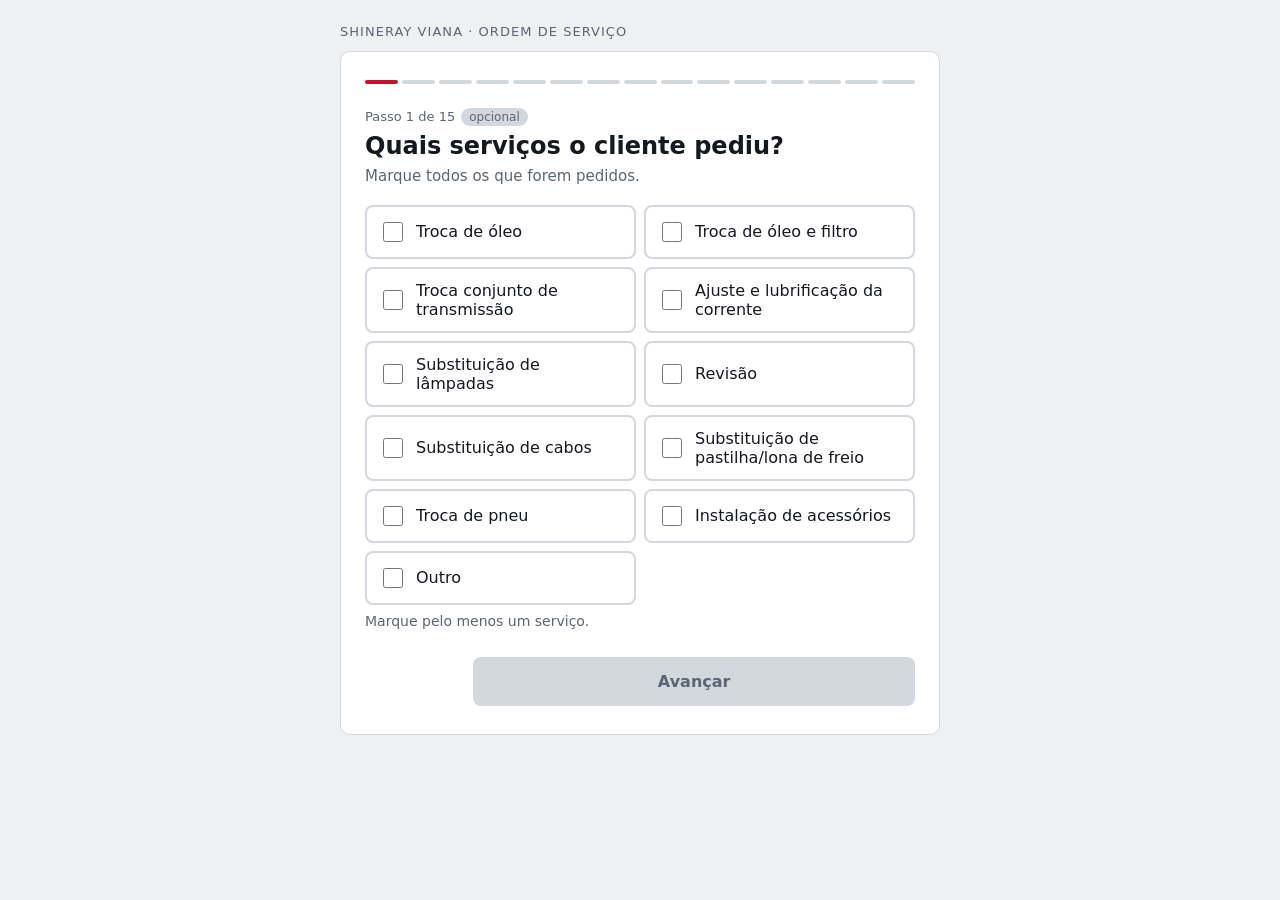
==== index.html.html @ 1acde630 "Add files via upload" ====
<!doctype html>
<html lang="pt-BR">
<head>
<meta charset="utf-8">
<meta name="viewport" content="width=device-width, initial-scale=1">
<title>O.S. Shineray Viana</title>
<style>
:root {
  --bg: #eef0f2; --card: #fff; --ink: #14181f; --muted: #5b6573; --line: #d3d8de;
  --accent: #c8102e; --accent-ink: #fff; --bad: #b3261e; --good: #1b7a43;
  --font: system-ui, -apple-system, "Segoe UI", Roboto, Arial, sans-serif;
  --mono: ui-monospace, "SF Mono", Consolas, "Liberation Mono", monospace;
}
* { box-sizing: border-box; }
html, body { margin: 0; }
body { font-family: var(--font); background: var(--bg); color: var(--ink); min-height: 100vh; padding: 24px 16px; }
.app { max-width: 600px; margin: 0 auto; }
.brand { font-size: 13px; letter-spacing: .08em; text-transform: uppercase; color: var(--muted); margin: 0 0 12px; }
.card { background: var(--card); border: 1px solid var(--line); border-radius: 10px; padding: 28px 24px; }
.progress { display: flex; gap: 4px; margin-bottom: 24px; }
.progress span { flex: 1; height: 4px; border-radius: 2px; background: var(--line); }
.progress span.done { background: var(--accent); }
.count { font-size: 13px; color: var(--muted); margin: 0 0 6px; }
.tag { display: inline-block; font-size: 12px; padding: 2px 8px; border-radius: 10px; background: var(--line); color: var(--muted); margin-left: 6px; }
h1 { font-size: 24px; line-height: 1.2; margin: 0 0 6px; text-wrap: balance; }
.hint { color: var(--muted); font-size: 15px; margin: 0 0 20px; }
label.big { display: block; font-weight: 600; margin-bottom: 8px; }
input[type=text] { width: 100%; font: inherit; font-size: 20px; padding: 14px; border: 2px solid var(--line); border-radius: 8px; background: var(--card); color: var(--ink); }
input[type=text].mono { font-family: var(--mono); letter-spacing: .06em; }
input[type=text]:focus { outline: none; border-color: var(--accent); }
input[type=text].invalid { border-color: var(--bad); }
.msg { min-height: 22px; font-size: 14px; margin: 8px 0 0; color: var(--muted); }
.msg.bad { color: var(--bad); } .msg.ok { color: var(--good); }
.row { display: flex; gap: 10px; margin-top: 22px; flex-wrap: wrap; }
button { font: inherit; font-size: 16px; font-weight: 600; padding: 13px 20px; border-radius: 8px; border: 2px solid var(--accent); cursor: pointer; background: var(--accent); color: var(--accent-ink); }
button.ghost { background: transparent; color: var(--accent); }
button.small { font-size: 14px; padding: 6px 12px; }
button:disabled { background: var(--line); border-color: var(--line); color: var(--muted); cursor: not-allowed; }
button:focus-visible, input:focus-visible { outline: 3px solid var(--ink); outline-offset: 2px; }
.grow { flex: 1; min-width: 140px; }
.opts { display: grid; grid-template-columns: 1fr 1fr; gap: 8px; }
.opt { display: flex; align-items: center; gap: 10px; border: 2px solid var(--line); border-radius: 8px; padding: 12px; cursor: pointer; font-size: 16px; min-width: 0; }
.opt input { width: 20px; height: 20px; flex: none; accent-color: var(--accent); }
.opt.on { border-color: var(--accent); background: #fdf1f3; }
.opts.two { grid-template-columns: 1fr 1fr; }
#outroWrap { margin-top: 12px; }
@media (max-width: 520px) { .opts { grid-template-columns: 1fr; } }

.sheetbox { width: 100%; background: #fff; border: 1px solid var(--line); margin: 0 auto; }
.sheetbox svg { display: block; width: 100%; height: auto; }
.answers { margin: 22px 0 0; padding: 0; list-style: none; border-top: 1px solid var(--line); }
.answers li { display: flex; gap: 12px; align-items: center; justify-content: space-between; padding: 10px 0; border-bottom: 1px solid var(--line); }
.answers .k { font-size: 13px; color: var(--muted); }
.answers .v { font-weight: 600; word-break: break-word; }
.answers .txt { min-width: 0; }
.tip { font-size: 13px; color: var(--muted); margin: 14px 0 0; }

@page { size: A4; margin: 4mm; }
@media print {
  body { background: #fff; padding: 0; min-height: 0; }
  .app { max-width: none; margin: 0; }
  #sheetPage, #sheetPage .card { width: 100%; max-width: none; }
  .app > *:not(#sheetPage) { display: none !important; }
  #sheetPage .card { border: 0; padding: 0; background: none; }
  #sheetPage .noprint { display: none !important; }
  .sheetbox { border: 0; width: 200mm; max-width: none; margin: 0 auto; }
}
</style>
</head>
<body>
<main class="app">
  <p class="brand">Shineray Viana · Ordem de Serviço</p>

  <section class="card" id="stepPage">
    <div class="progress" id="progress" aria-hidden="true"></div>
    <p class="count"><span id="count"></span><span class="tag" id="tag" hidden>opcional</span></p>
    <h1 id="title"></h1>
    <p class="hint" id="hint"></p>
    <div id="body"></div>
    <p class="msg" id="msg" aria-live="polite"></p>
    <div class="row">
      <button type="button" class="ghost" id="back">Voltar</button>
      <button type="button" class="grow" id="next" disabled>Avançar</button>
    </div>
  </section>

  <section id="sheetPage" hidden>
    <div class="card">
      <div class="noprint">
        <h1>Ordem de serviço pronta</h1>
        <p class="hint">Confira o formulário abaixo. Se estiver certo, imprima ou salve em PDF.</p>
        <div class="row" style="margin: 0 0 20px;">
          <button type="button" class="grow" id="printBtn">Imprimir / Salvar em PDF</button>
          <button type="button" class="ghost" id="newBtn">Nova ordem</button>
        </div>
      </div>
      <div class="sheetbox">
        <svg id="sheet" viewBox="0 0 1136.76 1629.38" xmlns="http://www.w3.org/2000/svg" role="img" aria-label="Ordem de serviço preenchida">
          <image href="[data-uri]" x="0" y="0" width="1136.76" height="1629.38"/>
          <g id="overlay" font-family="Arial, Helvetica, sans-serif" font-weight="700" fill="#0b1f4d"></g>
        </svg>
      </div>
      <div class="noprint">
        <ul class="answers" id="answers"></ul>
        <p class="tip">Na janela de impressão, escolha "Salvar como PDF" no destino para gerar o arquivo. Use papel A4 e escala 100%.</p>
      </div>
    </div>
  </section>
</main>

<script>
(function () {
  var NS = "http://www.w3.org/2000/svg";

  // ---------- Posições no formulário (unidades do PDF, página 1136,76 x 1629,38) ----------
  var POS = {
    nome:{x:69,y:386,w:521}, modelo:{x:606,y:386,w:285}, data:{x:907,y:386,w:200},
    chassi:{x:69,y:432,w:380,ls:1.5}, placa:{x:467,y:432,w:285,ls:1.5}, km:{x:765,y:432,w:170},
    hora:{x:948,y:437,w:160,size:15},
    tel:{x:325,y:477,w:265}, celular:{x:606,y:477,w:285},
    endereco:{x:69,y:523,w:520}, cidade:{x:606,y:523,w:285}, cep:{x:907,y:523,w:200},
    rg:{x:69,y:568,w:240}, cpf:{x:325,y:568,w:265}, email:{x:69,y:614,w:520},
    outro:{x:146,y:338,w:560,size:16}
  };
  var NOVO_BOX = { x: 73.7, y: 454.3 };
  var SERVICES = [
    { k: "oleo", t: "Troca de óleo", x: 80.3, y: 205.0 },
    { k: "oleofiltro", t: "Troca de óleo e filtro", x: 80.3, y: 229.0 },
    { k: "transmissao", t: "Troca conjunto de transmissão", x: 80.3, y: 254.3 },
    { k: "corrente", t: "Ajuste e lubrificação da corrente", x: 80.3, y: 277.7 },
    { k: "lampadas", t: "Substituição de lâmpadas", x: 80.3, y: 302.3 },
    { k: "revisao", t: "Revisão", x: 399.3, y: 205.3 },
    { k: "cabos", t: "Substituição de cabos", x: 399.3, y: 229.3 },
    { k: "pastilha", t: "Substituição de pastilha/lona de freio", x: 399.3, y: 254.7 },
    { k: "pneu", t: "Troca de pneu", x: 399.3, y: 278.0 },
    { k: "acessorios", t: "Instalação de acessórios", x: 399.3, y: 302.7 },
    { k: "outro", t: "Outro", x: 80.3, y: 333.0 }
  ];

  // ---------- Validações ----------
  function digits(s) { return s.replace(/\D/g, ""); }
  function validarCPF(cpf) {
    var d = digits(cpf);
    if (d.length !== 11 || /^(\d)\1{10}$/.test(d)) return false;
    for (var t = 9; t < 11; t++) {
      var soma = 0;
      for (var i = 0; i < t; i++) soma += Number(d[i]) * (t + 1 - i);
      if (((soma * 10) % 11) % 10 !== Number(d[t])) return false;
    }
    return true;
  }
  function maskCPF(v) {
    var d = digits(v).slice(0, 11);
    if (d.length > 9) return d.slice(0,3) + "." + d.slice(3,6) + "." + d.slice(6,9) + "-" + d.slice(9);
    if (d.length > 6) return d.slice(0,3) + "." + d.slice(3,6) + "." + d.slice(6);
    if (d.length > 3) return d.slice(0,3) + "." + d.slice(3);
    return d;
  }
  function maskFone(v) {
    var d = digits(v).slice(0, 11);
    if (d.length > 10) return "(" + d.slice(0,2) + ") " + d.slice(2,7) + "-" + d.slice(7);
    if (d.length > 6) return "(" + d.slice(0,2) + ") " + d.slice(2,6) + "-" + d.slice(6);
    if (d.length > 2) return "(" + d.slice(0,2) + ") " + d.slice(2);
    return d.length ? "(" + d : "";
  }
  function maskCEP(v) {
    var d = digits(v).slice(0, 8);
    return d.length > 5 ? d.slice(0,5) + "-" + d.slice(5) : d;
  }
  function maskKM(v) {
    var d = digits(v).slice(0, 7).replace(/^0+(?=\d)/, "");
    return d.replace(/\B(?=(\d{3})+(?!\d))/g, ".");
  }
  function limparChassi(v) { return v.toUpperCase().replace(/[^A-Z0-9]/g, "").slice(0, 17); }
  function maskPlaca(v) {
    var s = v.toUpperCase().replace(/[^A-Z0-9]/g, "").slice(0, 7);
    return /^[A-Z]{3}\d{4}$/.test(s) ? s.slice(0,3) + "-" + s.slice(3) : s;
  }
  function placaOk(v) {
    var s = v.replace(/-/g, "");
    return /^[A-Z]{3}\d{4}$/.test(s) || /^[A-Z]{3}\d[A-Z0-9]\d{2}$/.test(s);
  }
  function nomeOk(v) {
    var p = v.trim().split(/\s+/).filter(Boolean);
    return p.length >= 2 && p.every(function (x) { return x.length >= 2; }) && /^[A-Za-zÀ-ÿ'’. -]+$/.test(v.trim());
  }

  var data = {};
  function resetData() { data = { servicos: {}, outro: "", novo: "" }; }
  resetData();
  var stamp = null;

  function req(s) { return typeof s.req === "function" ? s.req() : s.req !== false; }
  function isNovo() { return data.novo === "sim"; }
  function plain(v) { return v.replace(/\s{2,}/g, " ").replace(/^\s+/, ""); }

  // type: "services" | "choice" | "text"
  var steps = [
    { key: "servicos", type: "services", label: "Serviço requisitado", title: "Quais serviços o cliente pediu?", hint: "Marque todos os que forem pedidos." },
    { key: "novo", type: "choice", label: "Cliente novo?", title: "O cliente é novo na loja?", hint: "Se for novo, o cadastro precisa estar completo (RG, e-mail, endereço e CEP)." },
    { key: "nome", label: "Nome completo", title: "Qual é o nome do cliente?", hint: "Nome e sobrenome, como está no documento.",
      format: plain, check: function (v) { return nomeOk(v) ? ok() : bad("Informe nome e sobrenome, só com letras."); } },
    { key: "cpf", label: "CPF", title: "Qual é o CPF do cliente?", hint: "Digite só os números. A pontuação entra sozinha.", mono: true, inputmode: "numeric", format: maskCPF,
      check: function (v) {
        var d = digits(v);
        if (d.length < 11) return pending("Faltam " + (11 - d.length) + " dígitos.");
        return validarCPF(v) ? ok("CPF válido.") : bad("CPF inválido. Confira os números.");
      } },
    { key: "chassi", label: "Chassi da moto", title: "Qual é o chassi da moto?", hint: "São 17 letras e números, sem espaços. As letras I, O e Q não existem em chassi.", mono: true, format: limparChassi,
      check: function (v) {
        if (v.length < 17) return pending(v.length + " de 17 caracteres.");
        if (/[IOQ]/.test(v)) return bad("Chassi não tem as letras I, O ou Q. Confira se não é 1 ou 0.");
        return /^[A-HJ-NPR-Z0-9]{17}$/.test(v) ? ok("Chassi completo.") : bad("Chassi inválido.");
      } },
    { key: "modelo", label: "Modelo/Ano", title: "Qual é o modelo e o ano da moto?", hint: "Exemplo: Jet 125 / 2024.", format: plain,
      check: function (v) { return v.trim().length >= 3 ? ok() : pending("Informe o modelo e o ano."); } },
    { key: "placa", label: "Placa", title: "Qual é a placa da moto?", hint: "Aceita placa antiga (ABC-1234) e Mercosul (ABC1D23).", mono: true, format: maskPlaca,
      check: function (v) { return placaOk(v) ? ok() : (v.length < 7 ? pending("Faltam caracteres.") : bad("Placa inválida.")); } },
    { key: "km", label: "KM", title: "Quantos quilômetros a moto tem?", hint: "Leia no painel. Se a moto for zero, digite 0.", mono: true, inputmode: "numeric", format: maskKM,
      check: function (v) { return v.length ? ok() : pending(""); } },
    { key: "celular", label: "Celular", title: "Qual é o celular do cliente?", hint: "Com DDD. Digite só os números.", mono: true, inputmode: "numeric", format: maskFone,
      check: function (v) {
        var d = digits(v);
        if (d.length < 11) return pending("Faltam " + (11 - d.length) + " dígitos.");
        return d[2] === "9" ? ok() : bad("Celular começa com 9 depois do DDD.");
      } },
    { key: "tel", label: "Telefone", title: "O cliente tem outro telefone?", hint: "Telefone fixo ou de recado, com DDD.", mono: true, inputmode: "numeric", req: isNovo, format: maskFone,
      check: function (v) { var n = digits(v).length; return n === 10 || n === 11 ? ok() : pending("Telefone incompleto."); } },
    { key: "rg", label: "RG", title: "Qual é o RG do cliente?", hint: "Pode digitar com ou sem pontos.", req: isNovo, format: function (v) { return v.toUpperCase().replace(/[^0-9A-Z.\-\/ ]/g, "").slice(0, 20); },
      check: function (v) { return digits(v).length >= 5 ? ok() : pending("RG muito curto."); } },
    { key: "email", label: "E-mail", title: "Qual é o e-mail do cliente?", hint: "Exemplo: nome@email.com", req: isNovo, format: function (v) { return v.trim().toLowerCase().replace(/\s/g, ""); },
      check: function (v) { return /^[^\s@]+@[^\s@]+\.[^\s@]{2,}$/.test(v) ? ok() : pending("Digite um e-mail completo."); } },
    { key: "endereco", label: "Endereço", title: "Qual é o endereço do cliente?", hint: "Rua, número e bairro.", req: isNovo, format: plain,
      check: function (v) { return v.trim().length >= 6 ? ok() : pending("Endereço muito curto."); } },
    { key: "cidade", label: "Cidade/Estado", title: "Qual é a cidade e o estado?", hint: "Exemplo: São Luís/MA.", req: isNovo, format: plain,
      check: function (v) { return v.trim().length >= 3 ? ok() : pending("Informe a cidade e o estado."); } },
    { key: "cep", label: "CEP", title: "Qual é o CEP?", hint: "Digite só os números.", mono: true, inputmode: "numeric", req: isNovo, format: maskCEP,
      check: function (v) { var n = digits(v).length; return n === 8 ? ok() : pending("Faltam " + (8 - n) + " dígitos."); } }
  ];
  function ok(t) { return { ok: true, text: t || "" }; }
  function pending(t) { return { ok: false, text: t || "", tone: "" }; }
  function bad(t) { return { ok: false, text: t, tone: "bad" }; }

  // ---------- Estado da tela ----------
  var idx = 0, fromSheet = false;
  var $ = function (id) { return document.getElementById(id); };
  var nextBtn = $("next"), backBtn = $("back"), msg = $("msg"), bodyEl = $("body"), field = null;

  function stepValid(s) {
    if (s.type === "services") {
      var any = SERVICES.some(function (x) { return data.servicos[x.k]; });
      return any && (!data.servicos.outro || data.outro.trim().length > 0);
    }
    if (s.type === "choice") return data.novo === "sim" || data.novo === "nao";
    var v = data[s.key] || "";
    if (!v) return !req(s);
    return s.check(v).ok;
  }
  function firstInvalid() {
    for (var i = 0; i < steps.length; i++) if (!stepValid(steps[i])) return i;
    return -1;
  }

  function renderProgress() {
    var h = "";
    for (var i = 0; i < steps.length; i++) h += '<span class="' + (i <= idx ? "done" : "") + '"></span>';
    $("progress").innerHTML = h;
  }

  function showStep(i) {
    idx = i;
    var s = steps[i];
    $("stepPage").hidden = false;
    $("sheetPage").hidden = true;
    renderProgress();
    $("count").textContent = "Passo " + (i + 1) + " de " + steps.length;
    $("tag").hidden = !(s.type !== "services" && s.type !== "choice" && !req(s));
    $("title").textContent = s.title;
    $("hint").textContent = s.hint;
    bodyEl.innerHTML = "";
    field = null;
    if (s.type === "services") buildServices();
    else if (s.type === "choice") buildChoice();
    else buildText(s);
    backBtn.style.visibility = (i === 0 && !fromSheet) ? "hidden" : "visible";
    backBtn.textContent = fromSheet ? "Cancelar" : "Voltar";
    update();
    if (field) field.focus();
  }

  function buildText(s) {
    var lab = document.createElement("label");
    lab.className = "big"; lab.htmlFor = "field"; lab.textContent = s.label;
    field = document.createElement("input");
    field.type = "text"; field.id = "field"; field.autocomplete = "off"; field.spellcheck = false;
    if (s.mono) field.className = "mono";
    field.setAttribute("inputmode", s.inputmode || "text");
    if (s.key === "chassi" || s.key === "placa") field.setAttribute("autocapitalize", "characters");
    field.value = data[s.key] || "";
    bodyEl.appendChild(lab); bodyEl.appendChild(field);
    field.addEventListener("input", update);
    field.addEventListener("keydown", function (e) { if (e.key === "Enter") { e.preventDefault(); advance(); } });
  }

  function buildServices() {
    var wrap = document.createElement("div"); wrap.className = "opts";
    SERVICES.forEach(function (sv) {
      var l = document.createElement("label"); l.className = "opt" + (data.servicos[sv.k] ? " on" : "");
      var c = document.createElement("input"); c.type = "checkbox"; c.id = "sv_" + sv.k; c.checked = !!data.servicos[sv.k];
      var t = document.createElement("span"); t.textContent = sv.t;
      c.addEventListener("change", function () {
        data.servicos[sv.k] = c.checked; l.classList.toggle("on", c.checked);
        if (sv.k === "outro") { outroWrap.hidden = !c.checked; if (c.checked) outroIn.focus(); }
        update();
      });
      l.appendChild(c); l.appendChild(t); wrap.appendChild(l);
    });
    var outroWrap = document.createElement("div"); outroWrap.id = "outroWrap"; outroWrap.hidden = !data.servicos.outro;
    var outroIn = document.createElement("input"); outroIn.type = "text"; outroIn.id = "outroTxt";
    outroIn.placeholder = "Descreva o outro serviço"; outroIn.value = data.outro || ""; outroIn.autocomplete = "off";
    outroIn.addEventListener("input", function () { data.outro = plain(outroIn.value); update(); });
    outroIn.addEventListener("keydown", function (e) { if (e.key === "Enter") { e.preventDefault(); advance(); } });
    outroWrap.appendChild(outroIn);
    bodyEl.appendChild(wrap); bodyEl.appendChild(outroWrap);
  }

  function buildChoice() {
    var wrap = document.createElement("div"); wrap.className = "opts two";
    [["sim", "Sim, cliente novo"], ["nao", "Não, já é cliente"]].forEach(function (o) {
      var l = document.createElement("label"); l.className = "opt" + (data.novo === o[0] ? " on" : "");
      var r = document.createElement("input"); r.type = "radio"; r.name = "novo"; r.id = "novo_" + o[0]; r.checked = data.novo === o[0];
      var t = document.createElement("span"); t.textContent = o[1];
      r.addEventListener("change", function () {
        data.novo = o[0];
        Array.prototype.forEach.call(wrap.children, function (c) { c.classList.remove("on"); });
        l.classList.add("on"); update();
      });
      l.appendChild(r); l.appendChild(t); wrap.appendChild(l);
    });
    bodyEl.appendChild(wrap);
  }

  function update() {
    var s = steps[idx], r;
    if (s.type === "services") {
      r = stepValid(s) ? ok() : pending(SERVICES.some(function (x) { return data.servicos[x.k]; }) ? "Descreva o outro serviço." : "Marque pelo menos um serviço.");
      nextBtn.textContent = fromSheet ? "Salvar alteração" : "Avançar";
    } else if (s.type === "choice") {
      r = stepValid(s) ? ok() : pending("Escolha uma opção.");
      nextBtn.textContent = fromSheet ? "Salvar alteração" : "Avançar";
    } else {
      var v = s.format(field.value);
      if (v !== field.value) field.value = v;
      data[s.key] = v;
      if (!v) {
        r = req(s) ? pending("") : ok();
        nextBtn.textContent = req(s) ? (fromSheet ? "Salvar alteração" : "Avançar") : (fromSheet ? "Salvar sem preencher" : "Pular");
      } else {
        r = s.check(v);
        nextBtn.textContent = fromSheet ? "Salvar alteração" : (idx === steps.length - 1 ? "Gerar ordem de serviço" : "Avançar");
      }
      field.classList.toggle("invalid", r.tone === "bad");
    }
    if (!fromSheet && idx === steps.length - 1 && nextBtn.textContent === "Avançar") nextBtn.textContent = "Gerar ordem de serviço";
    nextBtn.disabled = !r.ok;
    msg.textContent = r.text || "";
    msg.className = "msg" + (r.ok && r.text ? " ok" : (r.tone === "bad" ? " bad" : ""));
  }

  function advance() {
    if (nextBtn.disabled) return;
    var s = steps[idx];
    if (s.type === "text") data[s.key] = field.value.trim();
    if (fromSheet) {
      var bad = firstInvalid();
      if (bad === -1) { fromSheet = false; showSheet(); } else showStep(bad);
      return;
    }
    if (idx < steps.length - 1) showStep(idx + 1);
    else { var b = firstInvalid(); if (b === -1) showSheet(); else showStep(b); }
  }

  // ---------- Folha ----------
  function mk(tag, attrs) {
    var e = document.createElementNS(NS, tag);
    for (var k in attrs) e.setAttribute(k, attrs[k]);
    return e;
  }
  function putText(g, key, value) {
    if (!value) return;
    var p = POS[key];
    var t = mk("text", { x: p.x, y: p.y, "font-size": p.size || 17 });
    if (p.ls) t.setAttribute("letter-spacing", p.ls);
    t.textContent = value;
    g.appendChild(t);
    t.__max = p.w;
  }
  function putX(g, cx, cy) {
    var r = 6.5;
    g.appendChild(mk("line", { x1: cx - r, y1: cy - r, x2: cx + r, y2: cy + r, stroke: "#0b1f4d", "stroke-width": 3, "stroke-linecap": "round" }));
    g.appendChild(mk("line", { x1: cx - r, y1: cy + r, x2: cx + r, y2: cy - r, stroke: "#0b1f4d", "stroke-width": 3, "stroke-linecap": "round" }));
  }
  function two(n) { return String(n).padStart(2, "0"); }

  function showSheet() {
    if (!stamp) {
      var n = new Date();
      stamp = { data: two(n.getDate()) + "/" + two(n.getMonth() + 1) + "/" + n.getFullYear(), hora: two(n.getHours()) + ":" + two(n.getMinutes()) };
    }
    var g = $("overlay");
    while (g.firstChild) g.removeChild(g.firstChild);
    SERVICES.forEach(function (sv) { if (data.servicos[sv.k]) putX(g, sv.x, sv.y); });
    if (data.servicos.outro) putText(g, "outro", data.outro);
    if (data.novo === "sim") putX(g, NOVO_BOX.x, NOVO_BOX.y);
    ["nome", "modelo", "chassi", "placa", "km", "tel", "celular", "endereco", "cidade", "cep", "rg", "cpf", "email"].forEach(function (k) { putText(g, k, data[k]); });
    putText(g, "data", stamp.data);
    putText(g, "hora", stamp.hora);

    $("stepPage").hidden = true;
    $("sheetPage").hidden = false;
    Array.prototype.forEach.call(g.querySelectorAll("text"), function (t) {
      try {
        if (t.getComputedTextLength() > t.__max) { t.setAttribute("textLength", t.__max); t.setAttribute("lengthAdjust", "spacingAndGlyphs"); }
      } catch (e) {}
    });
    document.title = "OS_" + (data.nome || "").replace(/\s+/g, "_") + "_" + (data.chassi || "");
    renderAnswers();
    window.scrollTo(0, 0);
  }

  function renderAnswers() {
    var ul = $("answers"); ul.innerHTML = "";
    steps.forEach(function (s, i) {
      var val;
      if (s.type === "services") {
        var names = SERVICES.filter(function (x) { return data.servicos[x.k]; }).map(function (x) { return x.k === "outro" ? "Outro: " + data.outro : x.t; });
        val = names.join(", ");
      } else if (s.type === "choice") val = data.novo === "sim" ? "Sim" : "Não";
      else val = data[s.key] || "(em branco)";
      var li = document.createElement("li");
      var box = document.createElement("div"); box.className = "txt";
      var k = document.createElement("div"); k.className = "k"; k.textContent = s.label;
      var v = document.createElement("div"); v.className = "v"; v.textContent = val;
      box.appendChild(k); box.appendChild(v);
      var b = document.createElement("button"); b.type = "button"; b.className = "ghost small"; b.textContent = "Editar";
      b.setAttribute("aria-label", "Editar " + s.label);
      b.addEventListener("click", function () { fromSheet = true; showStep(i); });
      li.appendChild(box); li.appendChild(b); ul.appendChild(li);
    });
  }

  nextBtn.addEventListener("click", advance);
  backBtn.addEventListener("click", function () {
    if (fromSheet) { fromSheet = false; showSheet(); return; }
    if (idx > 0) showStep(idx - 1);
  });
  $("printBtn").addEventListener("click", function () { window.print(); });
  $("newBtn").addEventListener("click", function () {
    resetData(); stamp = null; fromSheet = false;
    document.title = "O.S. Shineray Viana";
    showStep(0);
  });

  showStep(0);
})();
</script>
</body>
</html>
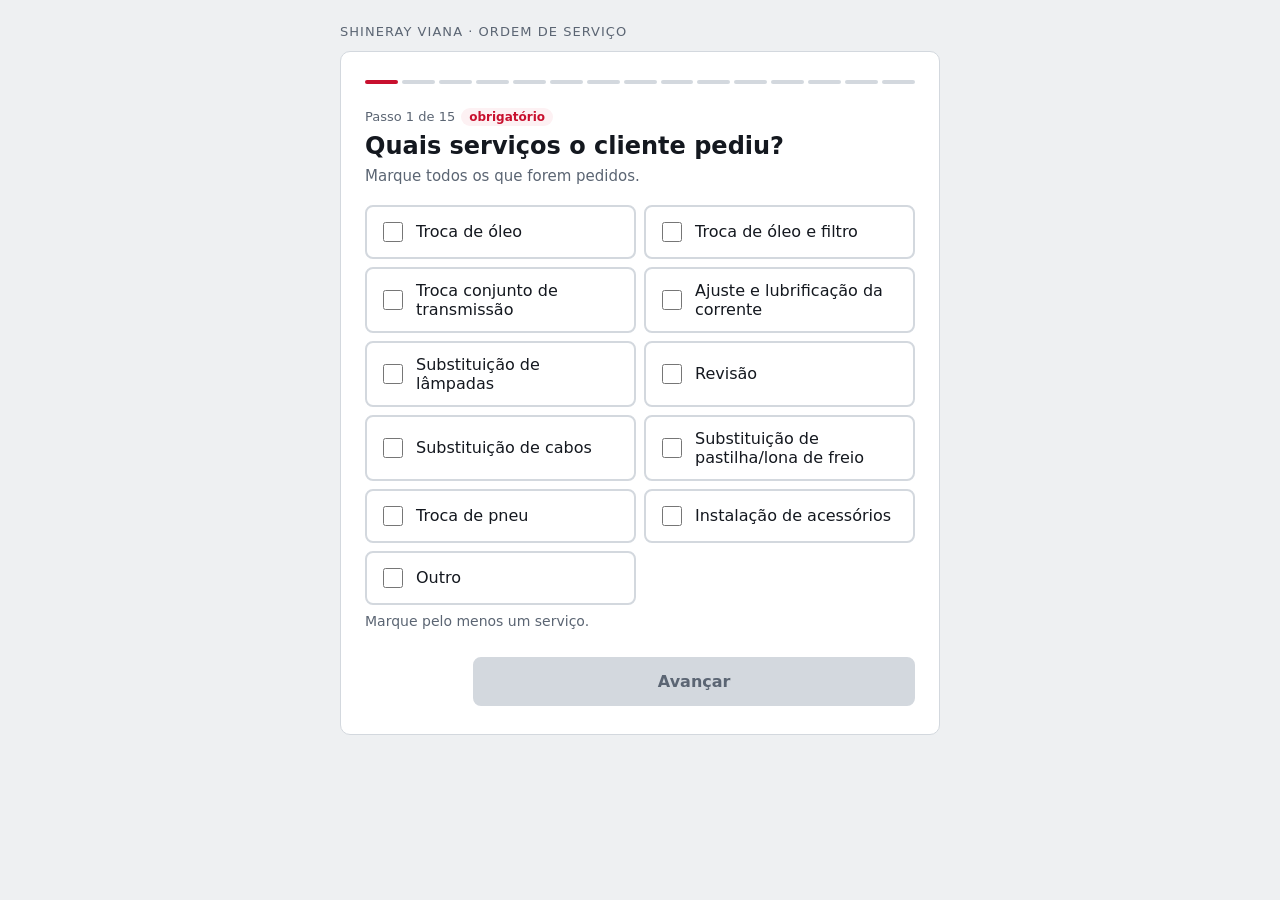
==== commit 53579bec: "Add files via upload" ====
--- a/index.html.html
+++ b/index.html.html
@@ -12,6 +12,7 @@
   --mono: ui-monospace, "SF Mono", Consolas, "Liberation Mono", monospace;
 }
 * { box-sizing: border-box; }
+[hidden] { display: none !important; }
 html, body { margin: 0; }
 body { font-family: var(--font); background: var(--bg); color: var(--ink); min-height: 100vh; padding: 24px 16px; }
 .app { max-width: 600px; margin: 0 auto; }
@@ -21,6 +22,7 @@
 .progress span { flex: 1; height: 4px; border-radius: 2px; background: var(--line); }
 .progress span.done { background: var(--accent); }
 .count { font-size: 13px; color: var(--muted); margin: 0 0 6px; }
+.tag.req { background: #fdf1f3; color: var(--accent); font-weight: 600; }
 .tag { display: inline-block; font-size: 12px; padding: 2px 8px; border-radius: 10px; background: var(--line); color: var(--muted); margin-left: 6px; }
 h1 { font-size: 24px; line-height: 1.2; margin: 0 0 6px; text-wrap: balance; }
 .hint { color: var(--muted); font-size: 15px; margin: 0 0 20px; }
@@ -197,7 +199,7 @@
   // type: "services" | "choice" | "text"
   var steps = [
     { key: "servicos", type: "services", label: "Serviço requisitado", title: "Quais serviços o cliente pediu?", hint: "Marque todos os que forem pedidos." },
-    { key: "novo", type: "choice", label: "Cliente novo?", title: "O cliente é novo na loja?", hint: "Se for novo, o cadastro precisa estar completo (RG, e-mail, endereço e CEP)." },
+    { key: "novo", type: "choice", label: "Cliente novo?", title: "O cliente é novo na loja?", hint: "Se for novo, preencha o cadastro completo nas próximas perguntas." },
     { key: "nome", label: "Nome completo", title: "Qual é o nome do cliente?", hint: "Nome e sobrenome, como está no documento.",
       format: plain, check: function (v) { return nomeOk(v) ? ok() : bad("Informe nome e sobrenome, só com letras."); } },
     { key: "cpf", label: "CPF", title: "Qual é o CPF do cliente?", hint: "Digite só os números. A pontuação entra sozinha.", mono: true, inputmode: "numeric", format: maskCPF,
@@ -224,17 +226,17 @@
         if (d.length < 11) return pending("Faltam " + (11 - d.length) + " dígitos.");
         return d[2] === "9" ? ok() : bad("Celular começa com 9 depois do DDD.");
       } },
-    { key: "tel", label: "Telefone", title: "O cliente tem outro telefone?", hint: "Telefone fixo ou de recado, com DDD.", mono: true, inputmode: "numeric", req: isNovo, format: maskFone,
+    { key: "tel", label: "Telefone", title: "Qual é o telefone do cliente?", hint: "Telefone fixo ou de recado, com DDD.", mono: true, inputmode: "numeric", format: maskFone,
       check: function (v) { var n = digits(v).length; return n === 10 || n === 11 ? ok() : pending("Telefone incompleto."); } },
-    { key: "rg", label: "RG", title: "Qual é o RG do cliente?", hint: "Pode digitar com ou sem pontos.", req: isNovo, format: function (v) { return v.toUpperCase().replace(/[^0-9A-Z.\-\/ ]/g, "").slice(0, 20); },
+    { key: "rg", label: "RG", title: "Qual é o RG do cliente?", hint: "Pode digitar com ou sem pontos.", req: false, format: function (v) { return v.toUpperCase().replace(/[^0-9A-Z.\-\/ ]/g, "").slice(0, 20); },
       check: function (v) { return digits(v).length >= 5 ? ok() : pending("RG muito curto."); } },
-    { key: "email", label: "E-mail", title: "Qual é o e-mail do cliente?", hint: "Exemplo: nome@email.com", req: isNovo, format: function (v) { return v.trim().toLowerCase().replace(/\s/g, ""); },
+    { key: "email", label: "E-mail", title: "Qual é o e-mail do cliente?", hint: "Exemplo: nome@email.com", req: false, format: function (v) { return v.trim().toLowerCase().replace(/\s/g, ""); },
       check: function (v) { return /^[^\s@]+@[^\s@]+\.[^\s@]{2,}$/.test(v) ? ok() : pending("Digite um e-mail completo."); } },
-    { key: "endereco", label: "Endereço", title: "Qual é o endereço do cliente?", hint: "Rua, número e bairro.", req: isNovo, format: plain,
+    { key: "endereco", label: "Endereço", title: "Qual é o endereço do cliente?", hint: "Rua, número e bairro.", req: false, format: plain,
       check: function (v) { return v.trim().length >= 6 ? ok() : pending("Endereço muito curto."); } },
-    { key: "cidade", label: "Cidade/Estado", title: "Qual é a cidade e o estado?", hint: "Exemplo: São Luís/MA.", req: isNovo, format: plain,
+    { key: "cidade", label: "Cidade/Estado", title: "Qual é a cidade e o estado?", hint: "Exemplo: São Luís/MA.", req: false, format: plain,
       check: function (v) { return v.trim().length >= 3 ? ok() : pending("Informe a cidade e o estado."); } },
-    { key: "cep", label: "CEP", title: "Qual é o CEP?", hint: "Digite só os números.", mono: true, inputmode: "numeric", req: isNovo, format: maskCEP,
+    { key: "cep", label: "CEP", title: "Qual é o CEP?", hint: "Digite só os números.", mono: true, inputmode: "numeric", req: false, format: maskCEP,
       check: function (v) { var n = digits(v).length; return n === 8 ? ok() : pending("Faltam " + (8 - n) + " dígitos."); } }
   ];
   function ok(t) { return { ok: true, text: t || "" }; }
@@ -274,7 +276,7 @@
     $("sheetPage").hidden = true;
     renderProgress();
     $("count").textContent = "Passo " + (i + 1) + " de " + steps.length;
-    $("tag").hidden = !(s.type !== "services" && s.type !== "choice" && !req(s));
+    var tg = $("tag"), obrig = req(s); tg.hidden = false; tg.textContent = obrig ? "obrigatório" : "opcional"; tg.className = "tag" + (obrig ? " req" : "");
     $("title").textContent = s.title;
     $("hint").textContent = s.hint;
     bodyEl.innerHTML = "";
